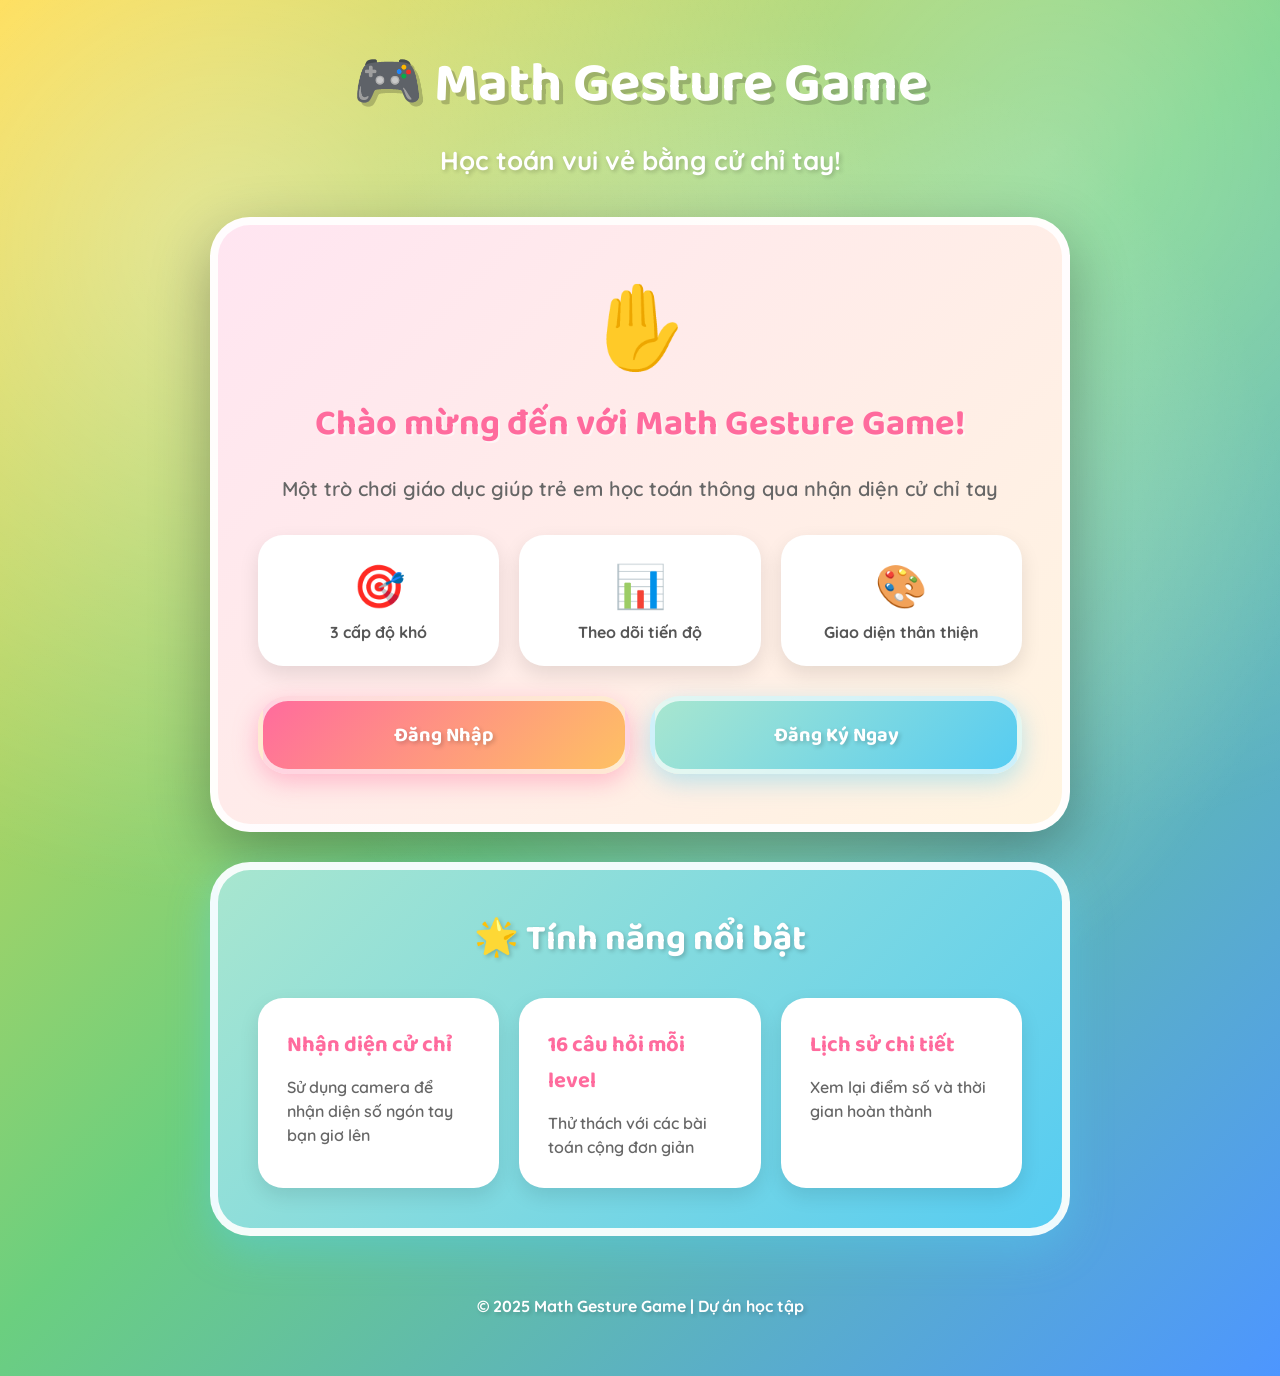
==== math-gesture-game/index.html @ 15db03d3 "Add files via upload" ====
<!DOCTYPE html>
<html lang="vi">
<head>
    <meta charset="UTF-8">
    <meta name="viewport" content="width=device-width, initial-scale=1.0">
    <title>Math Gesture Game - Học Toán Bằng Cử Chỉ</title>
    <link href="https://fonts.googleapis.com/css2?family=Quicksand:wght@400;500;600;700&family=Baloo+2:wght@400;500;600;700;800&display=swap" rel="stylesheet">
    <style>
        * { margin: 0; padding: 0; box-sizing: border-box; }

        body {
            font-family: 'Quicksand', 'Baloo 2', sans-serif;
            background: linear-gradient(135deg, #FFD93D 0%, #6BCF7F 50%, #4D96FF 100%);
            min-height: 100vh;
            display: flex;
            align-items: center;
            justify-content: center;
            position: relative;
            overflow-y: auto;
        }

        body::before {
            content: '';
            position: fixed;
            top: -50px; left: -50px; right: -50px; bottom: -50px;
            background-image: 
                radial-gradient(circle at 20% 30%, rgba(255,255,255,0.4) 0%, transparent 50%),
                radial-gradient(circle at 80% 20%, rgba(255,255,255,0.3) 0%, transparent 50%),
                radial-gradient(circle at 60% 60%, rgba(255,255,255,0.35) 0%, transparent 50%);
            animation: floatClouds 30s ease-in-out infinite;
            pointer-events: none;
            z-index: 0;
        }

        @keyframes floatClouds {
            0%, 100% { transform: translate(0, 0); }
            50% { transform: translate(20px, -20px); }
        }

        .landing-container {
            position: relative;
            z-index: 10;
            width: 100%;
            max-width: 900px;
            padding: 40px 20px;
        }

        .landing-header {
            text-align: center;
            margin-bottom: 40px;
        }

        .landing-header h1 {
            font-family: 'Baloo 2', sans-serif;
            font-size: 56px;
            color: white;
            text-shadow: 4px 4px 0 rgba(0,0,0,0.2);
            margin-bottom: 15px;
            animation: titleBounce 2s ease-in-out infinite;
        }

        @keyframes titleBounce {
            0%, 100% { transform: translateY(0); }
            50% { transform: translateY(-10px); }
        }

        .subtitle {
            font-size: 26px;
            color: white;
            font-weight: 700;
            text-shadow: 2px 2px 4px rgba(0,0,0,0.2);
        }

        .intro-card {
            background: linear-gradient(135deg, #FFE5F1, #FFF4E0);
            border-radius: 40px;
            padding: 50px 40px;
            text-align: center;
            box-shadow: 0 20px 60px rgba(0,0,0,0.3);
            border: 8px solid rgba(255,255,255,0.9);
            margin-bottom: 30px;
        }

        .icon {
            font-size: 80px;
            margin-bottom: 20px;
            animation: handWave 2s ease-in-out infinite;
        }

        @keyframes handWave {
            0%, 100% { transform: rotate(0deg); }
            25% { transform: rotate(20deg); }
            75% { transform: rotate(-20deg); }
        }

        .intro-card h2 {
            font-family: 'Baloo 2', sans-serif;
            font-size: 36px;
            color: #FF6B9D;
            margin-bottom: 20px;
            text-shadow: 2px 2px 0 rgba(255,255,255,0.5);
        }

        .intro-card p {
            font-size: 20px;
            color: #666;
            font-weight: 600;
            margin-bottom: 30px;
            line-height: 1.6;
        }

        .features {
            display: grid;
            grid-template-columns: repeat(3, 1fr);
            gap: 20px;
            margin: 30px 0;
        }

        .feature-item {
            background: white;
            padding: 20px;
            border-radius: 25px;
            box-shadow: 0 8px 20px rgba(0,0,0,0.1);
            border: 4px solid rgba(255,255,255,0.8);
            transition: all 0.3s;
        }

        .feature-item:hover {
            transform: translateY(-8px);
            box-shadow: 0 12px 30px rgba(0,0,0,0.2);
        }

        .feature-icon {
            font-size: 42px;
            display: block;
            margin-bottom: 10px;
        }

        .feature-item span:last-child {
            font-weight: 700;
            color: #555;
            font-size: 16px;
        }

        .landing-buttons {
            display: grid;
            grid-template-columns: 1fr 1fr;
            gap: 20px;
            margin-top: 30px;
        }

        .btn {
            padding: 18px 35px;
            border-radius: 30px;
            font-size: 20px;
            font-weight: 700;
            font-family: 'Baloo 2', sans-serif;
            text-decoration: none;
            display: inline-block;
            text-align: center;
            transition: all 0.3s cubic-bezier(0.68, -0.55, 0.265, 1.55);
            border: 5px solid rgba(255,255,255,0.7);
            text-shadow: 2px 2px 4px rgba(0,0,0,0.2);
        }

        .btn-primary {
            background: linear-gradient(135deg, #FF6B9D, #FEC163);
            color: white;
            box-shadow: 0 8px 25px rgba(255,107,157,0.4);
        }

        .btn-secondary {
            background: linear-gradient(135deg, #A8E6CF, #56CCF2);
            color: white;
            box-shadow: 0 8px 25px rgba(86,204,242,0.4);
        }

        .btn:hover {
            transform: translateY(-5px) scale(1.05);
        }

        .info-section {
            background: linear-gradient(135deg, #A8E6CF, #56CCF2);
            border-radius: 40px;
            padding: 40px;
            box-shadow: 0 15px 40px rgba(86,204,242,0.4);
            border: 8px solid rgba(255,255,255,0.9);
        }

        .info-section h3 {
            font-family: 'Baloo 2', sans-serif;
            font-size: 36px;
            color: white;
            text-align: center;
            margin-bottom: 30px;
            text-shadow: 2px 2px 4px rgba(0,0,0,0.2);
        }

        .info-cards {
            display: grid;
            grid-template-columns: repeat(3, 1fr);
            gap: 20px;
        }

        .info-card {
            background: white;
            padding: 25px;
            border-radius: 25px;
            box-shadow: 0 8px 20px rgba(0,0,0,0.1);
            border: 4px solid rgba(255,255,255,0.8);
            transition: all 0.3s;
        }

        .info-card:hover {
            transform: translateY(-8px);
            box-shadow: 0 12px 30px rgba(0,0,0,0.2);
        }

        .info-card h4 {
            font-family: 'Baloo 2', sans-serif;
            font-size: 22px;
            color: #FF6B9D;
            margin-bottom: 12px;
        }

        .info-card p {
            font-size: 16px;
            color: #666;
            font-weight: 600;
            line-height: 1.5;
        }

        .landing-footer {
            text-align: center;
            margin-top: 40px;
            padding: 20px;
            color: white;
            font-weight: 700;
            font-size: 16px;
            text-shadow: 2px 2px 4px rgba(0,0,0,0.2);
        }

        @media (max-width: 768px) {
            .landing-header h1 { font-size: 42px; }
            .features, .info-cards { grid-template-columns: 1fr; }
            .landing-buttons { grid-template-columns: 1fr; }
            .intro-card, .info-section { padding: 30px 25px; }
        }
    </style>
</head>
<body>
    <div class="landing-container">
        <header class="landing-header">
            <h1>🎮 Math Gesture Game</h1>
            <p class="subtitle">Học toán vui vẻ bằng cử chỉ tay!</p>
        </header>

        <main class="landing-main">
            <div class="intro-card">
                <div class="icon">✋</div>
                <h2>Chào mừng đến với Math Gesture Game!</h2>
                <p>Một trò chơi giáo dục giúp trẻ em học toán thông qua nhận diện cử chỉ tay</p>
                
                <div class="features">
                    <div class="feature-item">
                        <span class="feature-icon">🎯</span>
                        <span>3 cấp độ khó</span>
                    </div>
                    <div class="feature-item">
                        <span class="feature-icon">📊</span>
                        <span>Theo dõi tiến độ</span>
                    </div>
                    <div class="feature-item">
                        <span class="feature-icon">🎨</span>
                        <span>Giao diện thân thiện</span>
                    </div>
                </div>

                <div class="landing-buttons">
                    <a href="login.html" class="btn btn-primary">Đăng Nhập</a>
                    <a href="login.html?register=true" class="btn btn-secondary">Đăng Ký Ngay</a>
                </div>
            </div>

            <div class="info-section">
                <h3>🌟 Tính năng nổi bật</h3>
                <div class="info-cards">
                    <div class="info-card">
                        <h4>Nhận diện cử chỉ</h4>
                        <p>Sử dụng camera để nhận diện số ngón tay bạn giơ lên</p>
                    </div>
                    <div class="info-card">
                        <h4>16 câu hỏi mỗi level</h4>
                        <p>Thử thách với các bài toán cộng đơn giản</p>
                    </div>
                    <div class="info-card">
                        <h4>Lịch sử chi tiết</h4>
                        <p>Xem lại điểm số và thời gian hoàn thành</p>
                    </div>
                </div>
            </div>
        </main>

        <footer class="landing-footer">
            <p>© 2025 Math Gesture Game | Dự án học tập</p>
        </footer>
    </div>
</body>
</html>
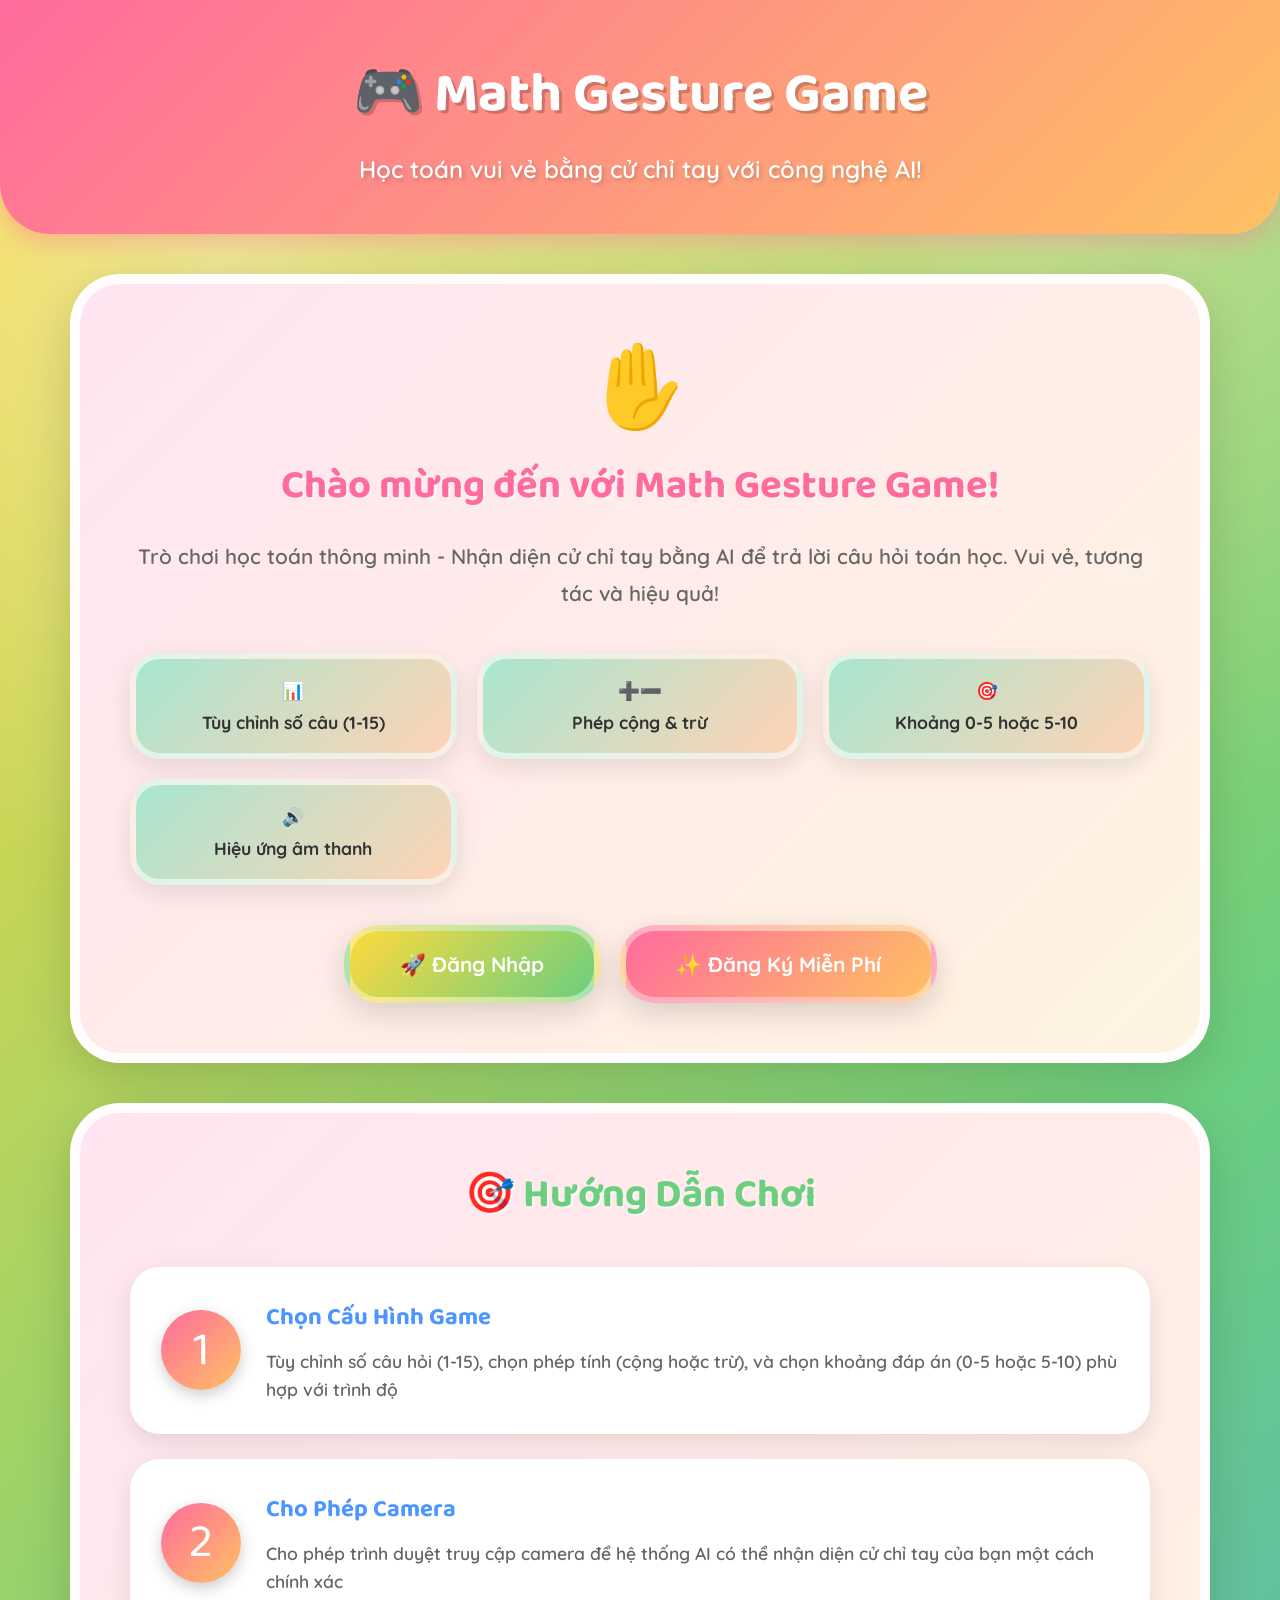
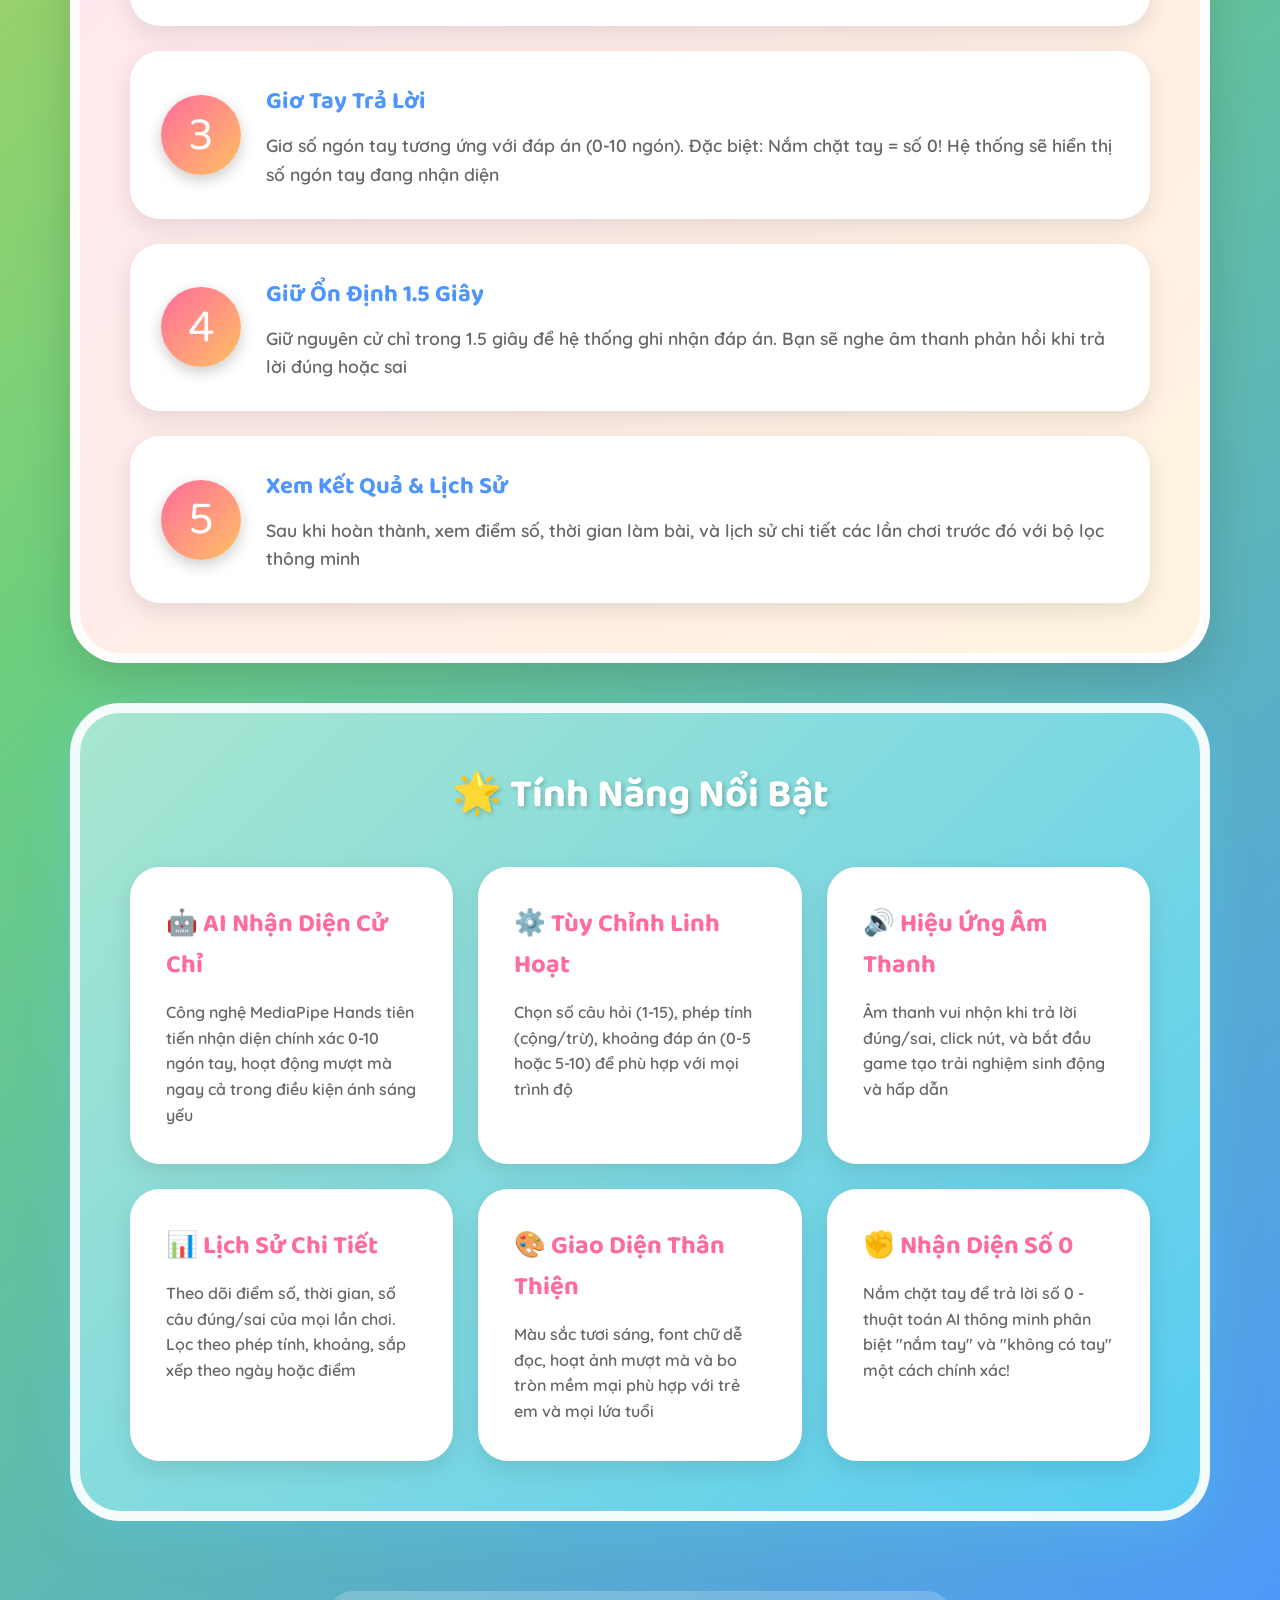
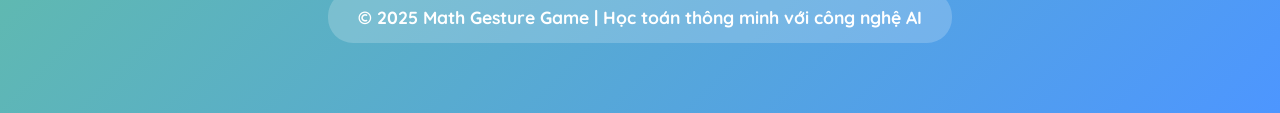
==== commit f3b0dc56: "Add files via upload" ====
--- a/math-gesture-game/index.html
+++ b/math-gesture-game/index.html
@@ -3,7 +3,7 @@
 <head>
     <meta charset="UTF-8">
     <meta name="viewport" content="width=device-width, initial-scale=1.0">
-    <title>Math Gesture Game - Học Toán Bằng Cử Chỉ</title>
+    <title>Math Gesture Game - Học Toán Bằng Cử Chỉ Tay</title>
     <link href="https://fonts.googleapis.com/css2?family=Quicksand:wght@400;500;600;700&family=Baloo+2:wght@400;500;600;700;800&display=swap" rel="stylesheet">
     <style>
         * { margin: 0; padding: 0; box-sizing: border-box; }
@@ -12,11 +12,8 @@
             font-family: 'Quicksand', 'Baloo 2', sans-serif;
             background: linear-gradient(135deg, #FFD93D 0%, #6BCF7F 50%, #4D96FF 100%);
             min-height: 100vh;
-            display: flex;
-            align-items: center;
-            justify-content: center;
+            overflow-y: auto;
             position: relative;
-            overflow-y: auto;
         }
 
         body::before {
@@ -25,8 +22,7 @@
             top: -50px; left: -50px; right: -50px; bottom: -50px;
             background-image: 
                 radial-gradient(circle at 20% 30%, rgba(255,255,255,0.4) 0%, transparent 50%),
-                radial-gradient(circle at 80% 20%, rgba(255,255,255,0.3) 0%, transparent 50%),
-                radial-gradient(circle at 60% 60%, rgba(255,255,255,0.35) 0%, transparent 50%);
+                radial-gradient(circle at 80% 20%, rgba(255,255,255,0.3) 0%, transparent 50%);
             animation: floatClouds 30s ease-in-out infinite;
             pointer-events: none;
             z-index: 0;
@@ -37,273 +33,408 @@
             50% { transform: translate(20px, -20px); }
         }
 
-        .landing-container {
+        .header {
+            background: linear-gradient(135deg, #FF6B9D 0%, #FEC163 100%);
+            padding: 50px 40px;
+            box-shadow: 0 8px 25px rgba(255,107,157,0.4);
+            border-bottom-left-radius: 50px;
+            border-bottom-right-radius: 50px;
+            text-align: center;
             position: relative;
             z-index: 10;
-            width: 100%;
-            max-width: 900px;
-            padding: 40px 20px;
-        }
-
-        .landing-header {
-            text-align: center;
-            margin-bottom: 40px;
-        }
-
-        .landing-header h1 {
-            font-family: 'Baloo 2', sans-serif;
-            font-size: 56px;
-            color: white;
-            text-shadow: 4px 4px 0 rgba(0,0,0,0.2);
+        }
+
+        .header h1 {
+            font-family: 'Baloo 2', sans-serif;
+            font-size: 3.5rem;
+            color: white;
+            text-shadow: 3px 3px 0 rgba(0,0,0,0.2);
             margin-bottom: 15px;
-            animation: titleBounce 2s ease-in-out infinite;
-        }
-
-        @keyframes titleBounce {
-            0%, 100% { transform: translateY(0); }
-            50% { transform: translateY(-10px); }
         }
 
         .subtitle {
-            font-size: 26px;
-            color: white;
-            font-weight: 700;
+            font-family: 'Quicksand', sans-serif;
+            font-size: 1.5rem;
+            color: white;
+            font-weight: 600;
             text-shadow: 2px 2px 4px rgba(0,0,0,0.2);
+        }
+
+        .container {
+            max-width: 1200px;
+            margin: 0 auto;
+            padding: 40px 30px;
+            position: relative;
+            z-index: 5;
         }
 
         .intro-card {
             background: linear-gradient(135deg, #FFE5F1, #FFF4E0);
-            border-radius: 40px;
-            padding: 50px 40px;
-            text-align: center;
-            box-shadow: 0 20px 60px rgba(0,0,0,0.3);
-            border: 8px solid rgba(255,255,255,0.9);
-            margin-bottom: 30px;
+            border-radius: 50px;
+            padding: 50px;
+            text-align: center;
+            box-shadow: 0 15px 50px rgba(0,0,0,0.15);
+            border: 10px solid rgba(255,255,255,0.9);
+            margin-bottom: 40px;
         }
 
         .icon {
-            font-size: 80px;
+            font-size: 5rem;
             margin-bottom: 20px;
-            animation: handWave 2s ease-in-out infinite;
-        }
-
-        @keyframes handWave {
-            0%, 100% { transform: rotate(0deg); }
-            25% { transform: rotate(20deg); }
-            75% { transform: rotate(-20deg); }
+            animation: bounce 2s infinite;
+        }
+
+        @keyframes bounce {
+            0%, 100% { transform: translateY(0); }
+            50% { transform: translateY(-20px); }
         }
 
         .intro-card h2 {
             font-family: 'Baloo 2', sans-serif;
-            font-size: 36px;
             color: #FF6B9D;
+            font-size: 2.5rem;
             margin-bottom: 20px;
             text-shadow: 2px 2px 0 rgba(255,255,255,0.5);
         }
 
         .intro-card p {
-            font-size: 20px;
+            font-size: 1.3rem;
             color: #666;
+            margin-bottom: 30px;
+            line-height: 1.8;
             font-weight: 600;
-            margin-bottom: 30px;
-            line-height: 1.6;
         }
 
         .features {
             display: grid;
-            grid-template-columns: repeat(3, 1fr);
+            grid-template-columns: repeat(auto-fit, minmax(250px, 1fr));
             gap: 20px;
-            margin: 30px 0;
+            margin: 40px 0;
         }
 
         .feature-item {
-            background: white;
+            background: linear-gradient(135deg, #A8E6CF, #FFD3B6);
             padding: 20px;
-            border-radius: 25px;
-            box-shadow: 0 8px 20px rgba(0,0,0,0.1);
-            border: 4px solid rgba(255,255,255,0.8);
+            border-radius: 30px;
+            border: 6px solid rgba(255,255,255,0.6);
+            box-shadow: 0 8px 25px rgba(0,0,0,0.1);
+            text-align: center;
             transition: all 0.3s;
         }
 
         .feature-item:hover {
-            transform: translateY(-8px);
-            box-shadow: 0 12px 30px rgba(0,0,0,0.2);
+            transform: translateY(-5px);
+            box-shadow: 0 12px 35px rgba(0,0,0,0.2);
         }
 
         .feature-icon {
-            font-size: 42px;
+            font-size: 2.5rem;
             display: block;
             margin-bottom: 10px;
         }
 
-        .feature-item span:last-child {
+        .feature-item span {
+            font-size: 1.1rem;
             font-weight: 700;
-            color: #555;
-            font-size: 16px;
-        }
-
-        .landing-buttons {
-            display: grid;
-            grid-template-columns: 1fr 1fr;
+            color: #333;
+        }
+
+        .buttons {
+            display: flex;
             gap: 20px;
-            margin-top: 30px;
+            justify-content: center;
+            flex-wrap: wrap;
+            margin-top: 40px;
         }
 
         .btn {
-            padding: 18px 35px;
-            border-radius: 30px;
-            font-size: 20px;
+            font-family: 'Quicksand', sans-serif;
+            padding: 20px 50px;
+            border: none;
+            border-radius: 35px;
+            font-size: 1.3rem;
             font-weight: 700;
-            font-family: 'Baloo 2', sans-serif;
+            cursor: pointer;
+            transition: all 0.3s cubic-bezier(0.68, -0.55, 0.265, 1.55);
+            box-shadow: 0 10px 30px rgba(0,0,0,0.15);
+            border: 6px solid rgba(255,255,255,0.4);
             text-decoration: none;
             display: inline-block;
-            text-align: center;
-            transition: all 0.3s cubic-bezier(0.68, -0.55, 0.265, 1.55);
-            border: 5px solid rgba(255,255,255,0.7);
-            text-shadow: 2px 2px 4px rgba(0,0,0,0.2);
-        }
-
-        .btn-primary {
-            background: linear-gradient(135deg, #FF6B9D, #FEC163);
-            color: white;
-            box-shadow: 0 8px 25px rgba(255,107,157,0.4);
-        }
-
-        .btn-secondary {
-            background: linear-gradient(135deg, #A8E6CF, #56CCF2);
-            color: white;
-            box-shadow: 0 8px 25px rgba(86,204,242,0.4);
         }
 
         .btn:hover {
             transform: translateY(-5px) scale(1.05);
-        }
-
-        .info-section {
-            background: linear-gradient(135deg, #A8E6CF, #56CCF2);
-            border-radius: 40px;
-            padding: 40px;
-            box-shadow: 0 15px 40px rgba(86,204,242,0.4);
-            border: 8px solid rgba(255,255,255,0.9);
-        }
-
-        .info-section h3 {
-            font-family: 'Baloo 2', sans-serif;
-            font-size: 36px;
-            color: white;
-            text-align: center;
-            margin-bottom: 30px;
-            text-shadow: 2px 2px 4px rgba(0,0,0,0.2);
-        }
-
-        .info-cards {
+            box-shadow: 0 15px 40px rgba(0,0,0,0.25);
+        }
+
+        .btn-primary {
+            background: linear-gradient(135deg, #FFD93D, #6BCF7F);
+            color: white;
+        }
+
+        .btn-secondary {
+            background: linear-gradient(135deg, #FF6B9D, #FEC163);
+            color: white;
+        }
+
+        .how-to-play {
+            background: linear-gradient(135deg, #FFE5F1, #FFF4E0);
+            border-radius: 50px;
+            padding: 50px;
+            box-shadow: 0 15px 50px rgba(0,0,0,0.15);
+            border: 10px solid rgba(255,255,255,0.9);
+            margin-bottom: 40px;
+        }
+
+        .how-to-play h3 {
+            font-family: 'Baloo 2', sans-serif;
+            color: #6BCF7F;
+            font-size: 2.5rem;
+            text-align: center;
+            margin-bottom: 40px;
+            text-shadow: 2px 2px 0 rgba(255,255,255,0.5);
+        }
+
+        .steps {
             display: grid;
-            grid-template-columns: repeat(3, 1fr);
-            gap: 20px;
-        }
-
-        .info-card {
+            gap: 25px;
+        }
+
+        .step {
             background: white;
             padding: 25px;
+            border-radius: 30px;
+            border: 6px solid rgba(255,255,255,0.6);
+            display: flex;
+            align-items: center;
+            gap: 25px;
+            box-shadow: 0 8px 25px rgba(0,0,0,0.1);
+            transition: all 0.3s;
+        }
+
+        .step:hover {
+            transform: translateX(10px);
+            box-shadow: 0 12px 35px rgba(0,0,0,0.2);
+        }
+
+        .step-number {
+            font-family: 'Baloo 2', sans-serif;
+            font-size: 3rem;
+            color: white;
+            background: linear-gradient(135deg, #FF6B9D, #FEC163);
+            width: 80px;
+            height: 80px;
+            border-radius: 50%;
+            display: flex;
+            align-items: center;
+            justify-content: center;
+            box-shadow: 0 5px 15px rgba(0,0,0,0.2);
+            flex-shrink: 0;
+        }
+
+        .step-content h4 {
+            font-family: 'Baloo 2', sans-serif;
+            color: #4D96FF;
+            font-size: 1.5rem;
+            margin-bottom: 10px;
+        }
+
+        .step-content p {
+            color: #666;
+            font-size: 1.1rem;
+            line-height: 1.6;
+            font-weight: 600;
+        }
+
+        .highlights {
+            background: linear-gradient(135deg, #A8E6CF, #56CCF2);
+            border-radius: 50px;
+            padding: 50px;
+            box-shadow: 0 15px 50px rgba(86,204,242,0.3);
+            border: 10px solid rgba(255,255,255,0.9);
+            margin-bottom: 40px;
+        }
+
+        .highlights h3 {
+            font-family: 'Baloo 2', sans-serif;
+            color: white;
+            font-size: 2.5rem;
+            text-align: center;
+            margin-bottom: 40px;
+            text-shadow: 2px 2px 4px rgba(0,0,0,0.2);
+        }
+
+        .highlight-grid {
+            display: grid;
+            grid-template-columns: repeat(auto-fit, minmax(300px, 1fr));
+            gap: 25px;
+        }
+
+        .highlight-card {
+            background: white;
+            padding: 30px;
+            border-radius: 30px;
+            border: 6px solid rgba(255,255,255,0.6);
+            box-shadow: 0 8px 25px rgba(0,0,0,0.1);
+            transition: all 0.3s;
+        }
+
+        .highlight-card:hover {
+            transform: translateY(-8px);
+            box-shadow: 0 15px 40px rgba(0,0,0,0.25);
+        }
+
+        .highlight-card h4 {
+            font-family: 'Baloo 2', sans-serif;
+            color: #FF6B9D;
+            font-size: 1.6rem;
+            margin-bottom: 15px;
+        }
+
+        .highlight-card p {
+            color: #666;
+            font-size: 1rem;
+            line-height: 1.6;
+            font-weight: 600;
+        }
+
+        .footer {
+            text-align: center;
+            padding: 30px;
+            margin-top: 40px;
+        }
+
+        .footer p {
+            font-size: 1.1rem;
+            color: white;
+            font-weight: 700;
+            background: rgba(255,255,255,0.2);
+            padding: 15px 30px;
             border-radius: 25px;
-            box-shadow: 0 8px 20px rgba(0,0,0,0.1);
-            border: 4px solid rgba(255,255,255,0.8);
-            transition: all 0.3s;
-        }
-
-        .info-card:hover {
-            transform: translateY(-8px);
-            box-shadow: 0 12px 30px rgba(0,0,0,0.2);
-        }
-
-        .info-card h4 {
-            font-family: 'Baloo 2', sans-serif;
-            font-size: 22px;
-            color: #FF6B9D;
-            margin-bottom: 12px;
-        }
-
-        .info-card p {
-            font-size: 16px;
-            color: #666;
-            font-weight: 600;
-            line-height: 1.5;
-        }
-
-        .landing-footer {
-            text-align: center;
-            margin-top: 40px;
-            padding: 20px;
-            color: white;
-            font-weight: 700;
-            font-size: 16px;
-            text-shadow: 2px 2px 4px rgba(0,0,0,0.2);
+            display: inline-block;
         }
 
         @media (max-width: 768px) {
-            .landing-header h1 { font-size: 42px; }
-            .features, .info-cards { grid-template-columns: 1fr; }
-            .landing-buttons { grid-template-columns: 1fr; }
-            .intro-card, .info-section { padding: 30px 25px; }
+            .header h1 { font-size: 2.5rem; }
+            .subtitle { font-size: 1.2rem; }
+            .intro-card, .how-to-play, .highlights { padding: 30px; }
+            .features { grid-template-columns: 1fr; }
+            .step { flex-direction: column; text-align: center; }
+            .step-number { width: 60px; height: 60px; font-size: 2rem; }
         }
     </style>
 </head>
 <body>
-    <div class="landing-container">
-        <header class="landing-header">
-            <h1>🎮 Math Gesture Game</h1>
-            <p class="subtitle">Học toán vui vẻ bằng cử chỉ tay!</p>
-        </header>
-
-        <main class="landing-main">
-            <div class="intro-card">
-                <div class="icon">✋</div>
-                <h2>Chào mừng đến với Math Gesture Game!</h2>
-                <p>Một trò chơi giáo dục giúp trẻ em học toán thông qua nhận diện cử chỉ tay</p>
-                
-                <div class="features">
-                    <div class="feature-item">
-                        <span class="feature-icon">🎯</span>
-                        <span>3 cấp độ khó</span>
+    <div class="header">
+        <h1>🎮 Math Gesture Game</h1>
+        <p class="subtitle">Học toán vui vẻ bằng cử chỉ tay với công nghệ AI!</p>
+    </div>
+
+    <div class="container">
+        <div class="intro-card">
+            <div class="icon">✋</div>
+            <h2>Chào mừng đến với Math Gesture Game!</h2>
+            <p>Trò chơi học toán thông minh - Nhận diện cử chỉ tay bằng AI để trả lời câu hỏi toán học. Vui vẻ, tương tác và hiệu quả!</p>
+            
+            <div class="features">
+                <div class="feature-item">
+                    <span class="feature-icon">📊</span>
+                    <span>Tùy chỉnh số câu (1-15)</span>
+                </div>
+                <div class="feature-item">
+                    <span class="feature-icon">➕➖</span>
+                    <span>Phép cộng & trừ</span>
+                </div>
+                <div class="feature-item">
+                    <span class="feature-icon">🎯</span>
+                    <span>Khoảng 0-5 hoặc 5-10</span>
+                </div>
+                <div class="feature-item">
+                    <span class="feature-icon">🔊</span>
+                    <span>Hiệu ứng âm thanh</span>
+                </div>
+            </div>
+
+            <div class="buttons">
+                <a href="login.html" class="btn btn-primary">🚀 Đăng Nhập</a>
+                <a href="login.html?register=true" class="btn btn-secondary">✨ Đăng Ký Miễn Phí</a>
+            </div>
+        </div>
+
+        <div class="how-to-play">
+            <h3>🎯 Hướng Dẫn Chơi</h3>
+            <div class="steps">
+                <div class="step">
+                    <div class="step-number">1</div>
+                    <div class="step-content">
+                        <h4>Chọn Cấu Hình Game</h4>
+                        <p>Tùy chỉnh số câu hỏi (1-15), chọn phép tính (cộng hoặc trừ), và chọn khoảng đáp án (0-5 hoặc 5-10) phù hợp với trình độ</p>
                     </div>
-                    <div class="feature-item">
-                        <span class="feature-icon">📊</span>
-                        <span>Theo dõi tiến độ</span>
+                </div>
+                <div class="step">
+                    <div class="step-number">2</div>
+                    <div class="step-content">
+                        <h4>Cho Phép Camera</h4>
+                        <p>Cho phép trình duyệt truy cập camera để hệ thống AI có thể nhận diện cử chỉ tay của bạn một cách chính xác</p>
                     </div>
-                    <div class="feature-item">
-                        <span class="feature-icon">🎨</span>
-                        <span>Giao diện thân thiện</span>
+                </div>
+                <div class="step">
+                    <div class="step-number">3</div>
+                    <div class="step-content">
+                        <h4>Giơ Tay Trả Lời</h4>
+                        <p>Giơ số ngón tay tương ứng với đáp án (0-10 ngón). Đặc biệt: Nắm chặt tay = số 0! Hệ thống sẽ hiển thị số ngón tay đang nhận diện</p>
                     </div>
                 </div>
-
-                <div class="landing-buttons">
-                    <a href="login.html" class="btn btn-primary">Đăng Nhập</a>
-                    <a href="login.html?register=true" class="btn btn-secondary">Đăng Ký Ngay</a>
+                <div class="step">
+                    <div class="step-number">4</div>
+                    <div class="step-content">
+                        <h4>Giữ Ổn Định 1.5 Giây</h4>
+                        <p>Giữ nguyên cử chỉ trong 1.5 giây để hệ thống ghi nhận đáp án. Bạn sẽ nghe âm thanh phản hồi khi trả lời đúng hoặc sai</p>
+                    </div>
+                </div>
+                <div class="step">
+                    <div class="step-number">5</div>
+                    <div class="step-content">
+                        <h4>Xem Kết Quả & Lịch Sử</h4>
+                        <p>Sau khi hoàn thành, xem điểm số, thời gian làm bài, và lịch sử chi tiết các lần chơi trước đó với bộ lọc thông minh</p>
+                    </div>
                 </div>
             </div>
-
-            <div class="info-section">
-                <h3>🌟 Tính năng nổi bật</h3>
-                <div class="info-cards">
-                    <div class="info-card">
-                        <h4>Nhận diện cử chỉ</h4>
-                        <p>Sử dụng camera để nhận diện số ngón tay bạn giơ lên</p>
-                    </div>
-                    <div class="info-card">
-                        <h4>16 câu hỏi mỗi level</h4>
-                        <p>Thử thách với các bài toán cộng đơn giản</p>
-                    </div>
-                    <div class="info-card">
-                        <h4>Lịch sử chi tiết</h4>
-                        <p>Xem lại điểm số và thời gian hoàn thành</p>
-                    </div>
+        </div>
+
+        <div class="highlights">
+            <h3>🌟 Tính Năng Nổi Bật</h3>
+            <div class="highlight-grid">
+                <div class="highlight-card">
+                    <h4>🤖 AI Nhận Diện Cử Chỉ</h4>
+                    <p>Công nghệ MediaPipe Hands tiên tiến nhận diện chính xác 0-10 ngón tay, hoạt động mượt mà ngay cả trong điều kiện ánh sáng yếu</p>
+                </div>
+                <div class="highlight-card">
+                    <h4>⚙️ Tùy Chỉnh Linh Hoạt</h4>
+                    <p>Chọn số câu hỏi (1-15), phép tính (cộng/trừ), khoảng đáp án (0-5 hoặc 5-10) để phù hợp với mọi trình độ</p>
+                </div>
+                <div class="highlight-card">
+                    <h4>🔊 Hiệu Ứng Âm Thanh</h4>
+                    <p>Âm thanh vui nhộn khi trả lời đúng/sai, click nút, và bắt đầu game tạo trải nghiệm sinh động và hấp dẫn</p>
+                </div>
+                <div class="highlight-card">
+                    <h4>📊 Lịch Sử Chi Tiết</h4>
+                    <p>Theo dõi điểm số, thời gian, số câu đúng/sai của mọi lần chơi. Lọc theo phép tính, khoảng, sắp xếp theo ngày hoặc điểm</p>
+                </div>
+                <div class="highlight-card">
+                    <h4>🎨 Giao Diện Thân Thiện</h4>
+                    <p>Màu sắc tươi sáng, font chữ dễ đọc, hoạt ảnh mượt mà và bo tròn mềm mại phù hợp với trẻ em và mọi lứa tuổi</p>
+                </div>
+                <div class="highlight-card">
+                    <h4>✊ Nhận Diện Số 0</h4>
+                    <p>Nắm chặt tay để trả lời số 0 - thuật toán AI thông minh phân biệt "nắm tay" và "không có tay" một cách chính xác!</p>
                 </div>
             </div>
-        </main>
-
-        <footer class="landing-footer">
-            <p>© 2025 Math Gesture Game | Dự án học tập</p>
-        </footer>
+        </div>
+
+        <div class="footer">
+            <p>© 2025 Math Gesture Game | Học toán thông minh với công nghệ AI</p>
+        </div>
     </div>
 </body>
 </html>
